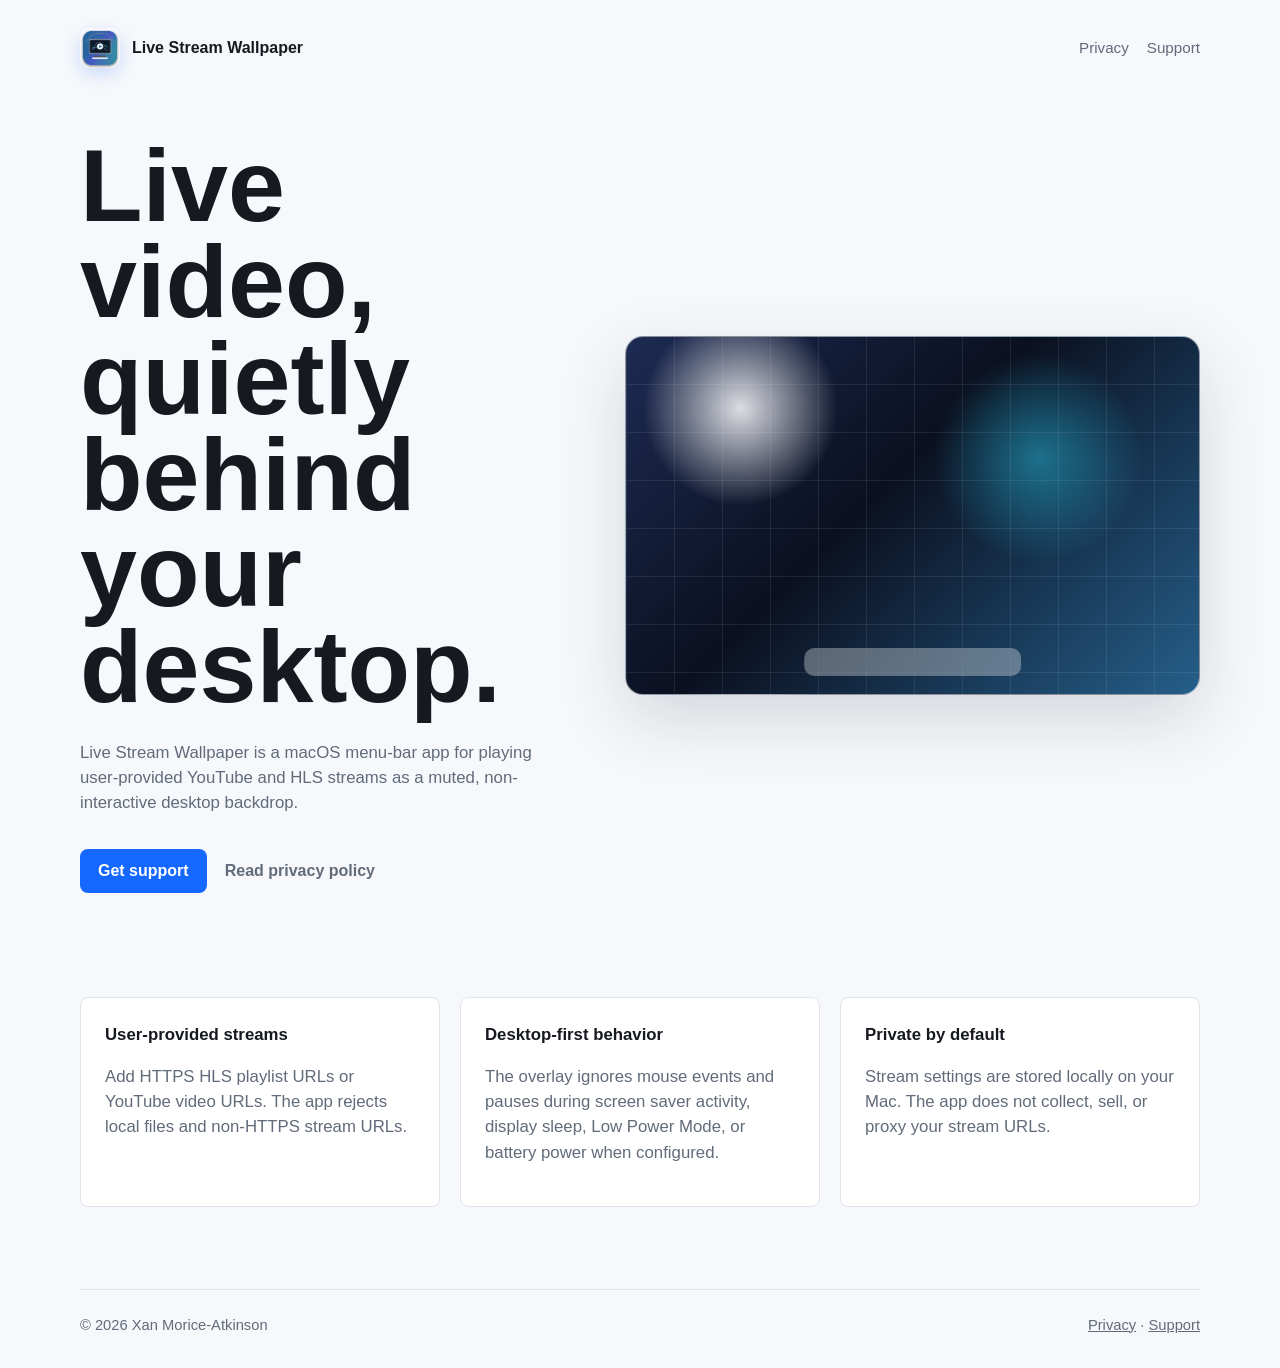
==== index.html @ de8b8b2f "Create Live Stream Wallpaper Pages site" ====
<!doctype html>
<html lang="en">
  <head>
    <meta charset="utf-8">
    <meta name="viewport" content="width=device-width, initial-scale=1">
    <meta name="description" content="Live Stream Wallpaper for macOS turns user-provided YouTube and HLS streams into a quiet desktop backdrop.">
    <title>Live Stream Wallpaper</title>
    <link rel="icon" href="assets/app-icon.png">
    <link rel="stylesheet" href="styles.css">
  </head>
  <body>
    <header class="site-header">
      <a class="brand" href="/">
        <img src="assets/app-icon.png" alt="" width="40" height="40">
        <span>Live Stream Wallpaper</span>
      </a>
      <nav aria-label="Primary">
        <a href="privacy.html">Privacy</a>
        <a href="support.html">Support</a>
      </nav>
    </header>

    <main>
      <section class="hero">
        <div class="hero-copy">
          <h1>Live video, quietly behind your desktop.</h1>
          <p>Live Stream Wallpaper is a macOS menu-bar app for playing user-provided YouTube and HLS streams as a muted, non-interactive desktop backdrop.</p>
          <div class="actions">
            <a class="button" href="support.html">Get support</a>
            <a class="text-link" href="privacy.html">Read privacy policy</a>
          </div>
        </div>
        <div class="preview" aria-label="Illustration of a live stream desktop backdrop">
          <div class="screen">
            <div class="video"></div>
            <div class="dock"></div>
          </div>
        </div>
      </section>

      <section class="details" aria-label="Product details">
        <article>
          <h2>User-provided streams</h2>
          <p>Add HTTPS HLS playlist URLs or YouTube video URLs. The app rejects local files and non-HTTPS stream URLs.</p>
        </article>
        <article>
          <h2>Desktop-first behavior</h2>
          <p>The overlay ignores mouse events and pauses during screen saver activity, display sleep, Low Power Mode, or battery power when configured.</p>
        </article>
        <article>
          <h2>Private by default</h2>
          <p>Stream settings are stored locally on your Mac. The app does not collect, sell, or proxy your stream URLs.</p>
        </article>
      </section>
    </main>

    <footer>
      <span>&copy; 2026 Xan Morice-Atkinson</span>
      <span><a href="privacy.html">Privacy</a> · <a href="support.html">Support</a></span>
    </footer>
  </body>
</html>
---- styles.css ----
:root {
  color-scheme: light dark;
  --bg: #f7f8fb;
  --surface: #ffffff;
  --text: #16191f;
  --muted: #616b7a;
  --border: #dfe4ec;
  --accent: #1467ff;
  --accent-strong: #0d4ec4;
  --shadow: 0 24px 70px rgba(25, 35, 55, 0.16);
}

* {
  box-sizing: border-box;
}

body {
  margin: 0;
  background: var(--bg);
  color: var(--text);
  font-family: -apple-system, BlinkMacSystemFont, "Segoe UI", sans-serif;
  line-height: 1.5;
}

a {
  color: inherit;
}

.site-header,
main,
footer {
  width: min(1120px, calc(100% - 40px));
  margin: 0 auto;
}

.site-header {
  display: flex;
  align-items: center;
  justify-content: space-between;
  gap: 24px;
  padding: 28px 0;
}

.brand {
  display: inline-flex;
  align-items: center;
  gap: 12px;
  color: var(--text);
  font-weight: 700;
  text-decoration: none;
}

.brand img {
  border-radius: 10px;
  box-shadow: 0 6px 18px rgba(20, 103, 255, 0.2);
}

nav {
  display: flex;
  gap: 18px;
  color: var(--muted);
  font-size: 0.95rem;
}

nav a {
  text-decoration: none;
}

nav a:hover,
nav a[aria-current="page"] {
  color: var(--text);
}

.hero {
  display: grid;
  grid-template-columns: minmax(0, 0.92fr) minmax(320px, 1.08fr);
  gap: 56px;
  align-items: center;
  min-height: 68vh;
  padding: 42px 0 72px;
}

.hero h1 {
  margin: 0;
  max-width: 720px;
  font-size: clamp(3rem, 8vw, 6.8rem);
  line-height: 0.94;
  letter-spacing: 0;
}

.hero p,
.page > p,
.page li,
.details p {
  color: var(--muted);
  font-size: 1.05rem;
}

.hero p {
  max-width: 610px;
  margin: 24px 0 0;
}

.actions {
  display: flex;
  flex-wrap: wrap;
  align-items: center;
  gap: 18px;
  margin-top: 34px;
}

.button {
  display: inline-flex;
  align-items: center;
  justify-content: center;
  min-height: 44px;
  padding: 0 18px;
  border-radius: 8px;
  background: var(--accent);
  color: #fff;
  font-weight: 650;
  text-decoration: none;
}

.button:hover {
  background: var(--accent-strong);
}

.text-link {
  color: var(--muted);
  font-weight: 600;
  text-decoration: none;
}

.text-link:hover {
  color: var(--text);
}

.preview {
  min-height: 420px;
  display: grid;
  place-items: center;
}

.screen {
  width: min(100%, 620px);
  aspect-ratio: 16 / 10;
  position: relative;
  overflow: hidden;
  border: 1px solid rgba(255, 255, 255, 0.52);
  border-radius: 18px;
  background:
    radial-gradient(circle at 20% 20%, rgba(255, 255, 255, 0.85), transparent 18%),
    linear-gradient(135deg, #1d2b53, #0b1020 44%, #255f8a);
  box-shadow: var(--shadow);
}

.video {
  position: absolute;
  inset: 0;
  background:
    linear-gradient(90deg, rgba(255, 255, 255, 0.08) 1px, transparent 1px),
    linear-gradient(0deg, rgba(255, 255, 255, 0.08) 1px, transparent 1px),
    radial-gradient(circle at 72% 34%, rgba(42, 220, 255, 0.42), transparent 22%);
  background-size: 48px 48px, 48px 48px, auto;
}

.dock {
  position: absolute;
  left: 50%;
  bottom: 18px;
  width: 38%;
  height: 28px;
  transform: translateX(-50%);
  border-radius: 10px;
  background: rgba(255, 255, 255, 0.32);
  backdrop-filter: blur(16px);
}

.details {
  display: grid;
  grid-template-columns: repeat(3, 1fr);
  gap: 20px;
  padding: 32px 0 82px;
}

.details article,
.support-card {
  border: 1px solid var(--border);
  border-radius: 8px;
  background: var(--surface);
  padding: 24px;
}

h2 {
  margin: 0 0 10px;
  font-size: 1.05rem;
}

.page {
  max-width: 760px;
  padding: 56px 0 96px;
}

.page h1 {
  margin: 0 0 22px;
  font-size: clamp(2.4rem, 6vw, 4.8rem);
  line-height: 0.98;
  letter-spacing: 0;
}

.page h2 {
  margin-top: 36px;
}

.support-card {
  margin: 28px 0;
}

footer {
  display: flex;
  justify-content: space-between;
  gap: 16px;
  border-top: 1px solid var(--border);
  padding: 24px 0 32px;
  color: var(--muted);
  font-size: 0.92rem;
}

@media (max-width: 820px) {
  .site-header,
  footer {
    align-items: flex-start;
    flex-direction: column;
  }

  .hero {
    grid-template-columns: 1fr;
    gap: 28px;
    min-height: auto;
    padding-top: 24px;
  }

  .preview {
    min-height: 280px;
  }

  .details {
    grid-template-columns: 1fr;
  }
}

@media (prefers-color-scheme: dark) {
  :root {
    --bg: #080a0f;
    --surface: #11161f;
    --text: #f7f8fb;
    --muted: #a4adbb;
    --border: #252c38;
    --shadow: 0 24px 70px rgba(0, 0, 0, 0.44);
  }
}
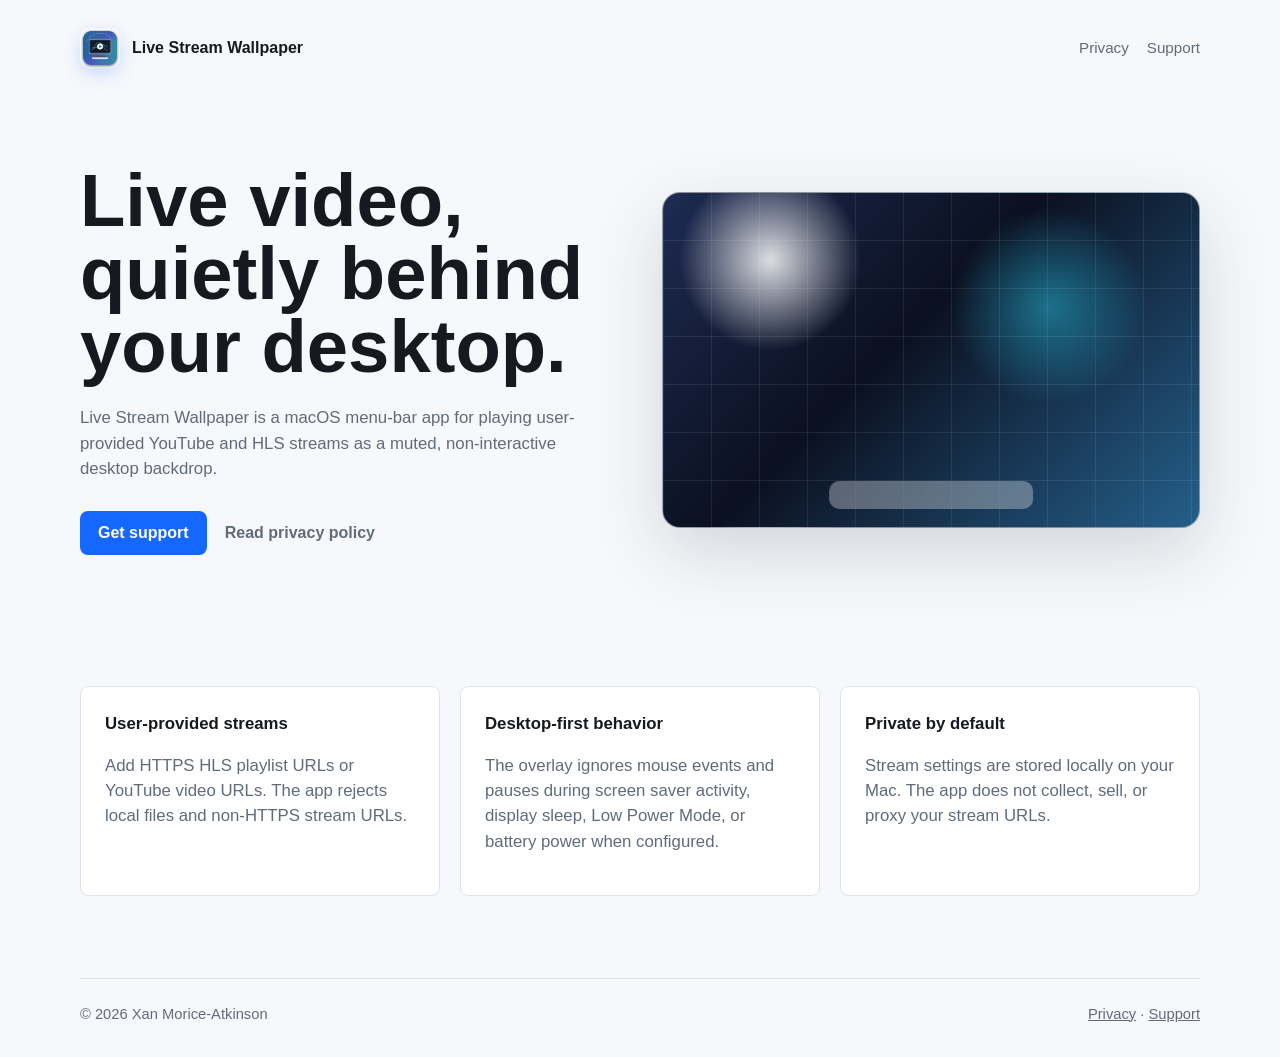
==== commit 29af7ba0: "Fix homepage hero layout" ====
--- a/index.html
+++ b/index.html
@@ -6,7 +6,7 @@
     <meta name="description" content="Live Stream Wallpaper for macOS turns user-provided YouTube and HLS streams into a quiet desktop backdrop.">
     <title>Live Stream Wallpaper</title>
     <link rel="icon" href="assets/app-icon.png">
-    <link rel="stylesheet" href="styles.css">
+    <link rel="stylesheet" href="styles.css?v=20260529">
   </head>
   <body>
     <header class="site-header">
--- a/styles.css
+++ b/styles.css
@@ -73,18 +73,18 @@
 
 .hero {
   display: grid;
-  grid-template-columns: minmax(0, 0.92fr) minmax(320px, 1.08fr);
-  gap: 56px;
-  align-items: center;
-  min-height: 68vh;
-  padding: 42px 0 72px;
+  grid-template-columns: minmax(0, 1fr) minmax(300px, 1fr);
+  gap: 44px;
+  align-items: center;
+  min-height: 62vh;
+  padding: 34px 0 64px;
 }
 
 .hero h1 {
   margin: 0;
-  max-width: 720px;
-  font-size: clamp(3rem, 8vw, 6.8rem);
-  line-height: 0.94;
+  max-width: 640px;
+  font-size: clamp(2.9rem, 5.8vw, 5.4rem);
+  line-height: 0.98;
   letter-spacing: 0;
 }
 
@@ -98,7 +98,7 @@
 
 .hero p {
   max-width: 610px;
-  margin: 24px 0 0;
+  margin: 22px 0 0;
 }
 
 .actions {
@@ -106,7 +106,7 @@
   flex-wrap: wrap;
   align-items: center;
   gap: 18px;
-  margin-top: 34px;
+  margin-top: 30px;
 }
 
 .button {
@@ -137,7 +137,7 @@
 }
 
 .preview {
-  min-height: 420px;
+  min-height: clamp(300px, 34vw, 390px);
   display: grid;
   place-items: center;
 }
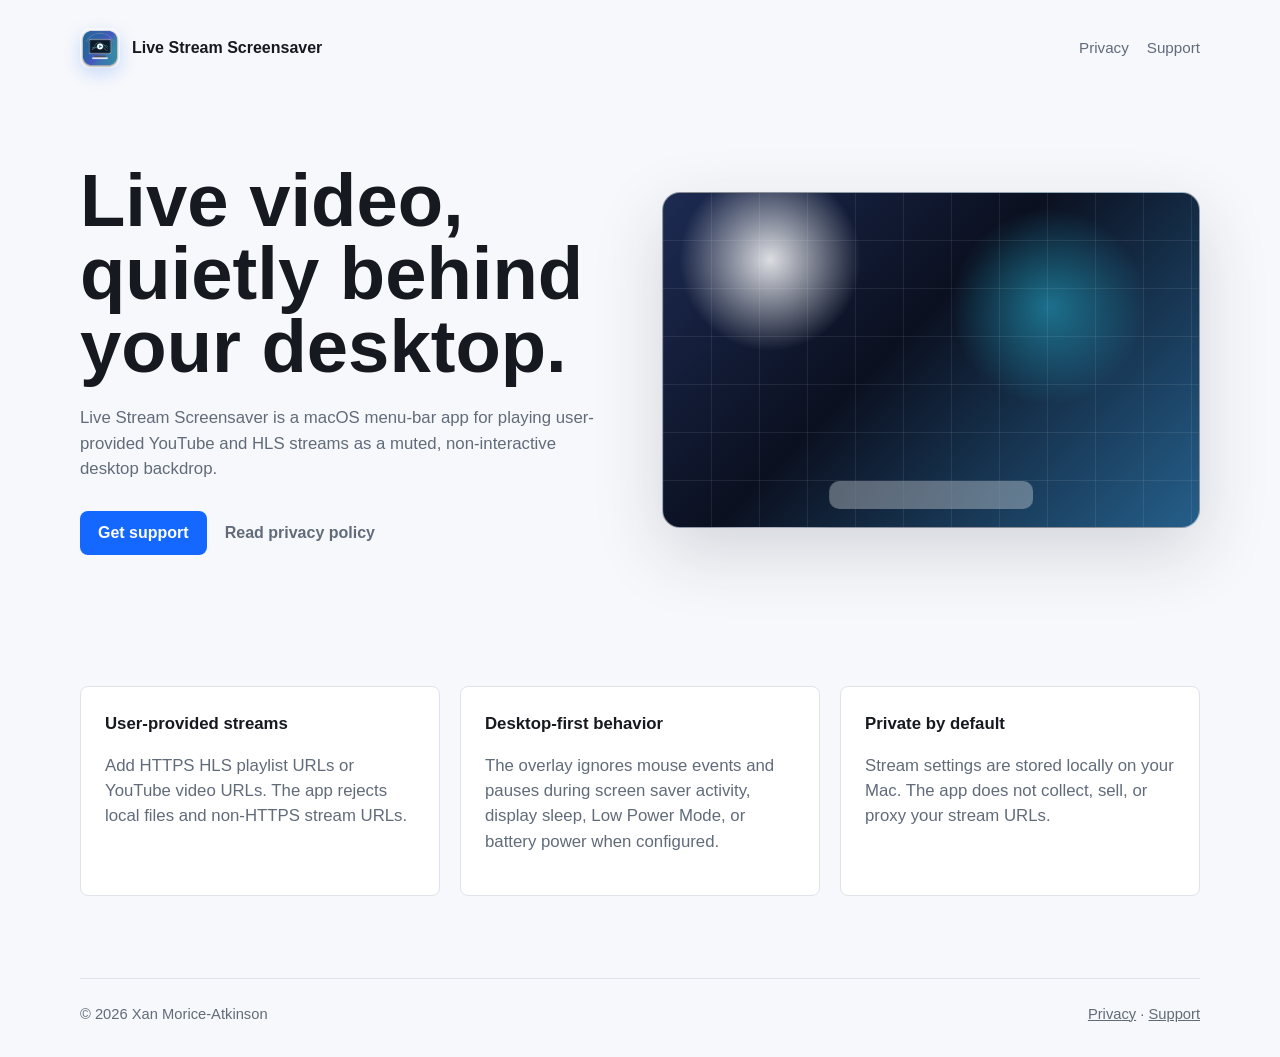
==== commit ae8a6f20: "Rename product copy to Live Stream Screensaver" ====
--- a/index.html
+++ b/index.html
@@ -3,8 +3,8 @@
   <head>
     <meta charset="utf-8">
     <meta name="viewport" content="width=device-width, initial-scale=1">
-    <meta name="description" content="Live Stream Wallpaper for macOS turns user-provided YouTube and HLS streams into a quiet desktop backdrop.">
-    <title>Live Stream Wallpaper</title>
+    <meta name="description" content="Live Stream Screensaver for macOS turns user-provided YouTube and HLS streams into a quiet desktop backdrop.">
+    <title>Live Stream Screensaver</title>
     <link rel="icon" href="assets/app-icon.png">
     <link rel="stylesheet" href="styles.css?v=20260529">
   </head>
@@ -12,7 +12,7 @@
     <header class="site-header">
       <a class="brand" href="/">
         <img src="assets/app-icon.png" alt="" width="40" height="40">
-        <span>Live Stream Wallpaper</span>
+        <span>Live Stream Screensaver</span>
       </a>
       <nav aria-label="Primary">
         <a href="privacy.html">Privacy</a>
@@ -24,7 +24,7 @@
       <section class="hero">
         <div class="hero-copy">
           <h1>Live video, quietly behind your desktop.</h1>
-          <p>Live Stream Wallpaper is a macOS menu-bar app for playing user-provided YouTube and HLS streams as a muted, non-interactive desktop backdrop.</p>
+          <p>Live Stream Screensaver is a macOS menu-bar app for playing user-provided YouTube and HLS streams as a muted, non-interactive desktop backdrop.</p>
           <div class="actions">
             <a class="button" href="support.html">Get support</a>
             <a class="text-link" href="privacy.html">Read privacy policy</a>
